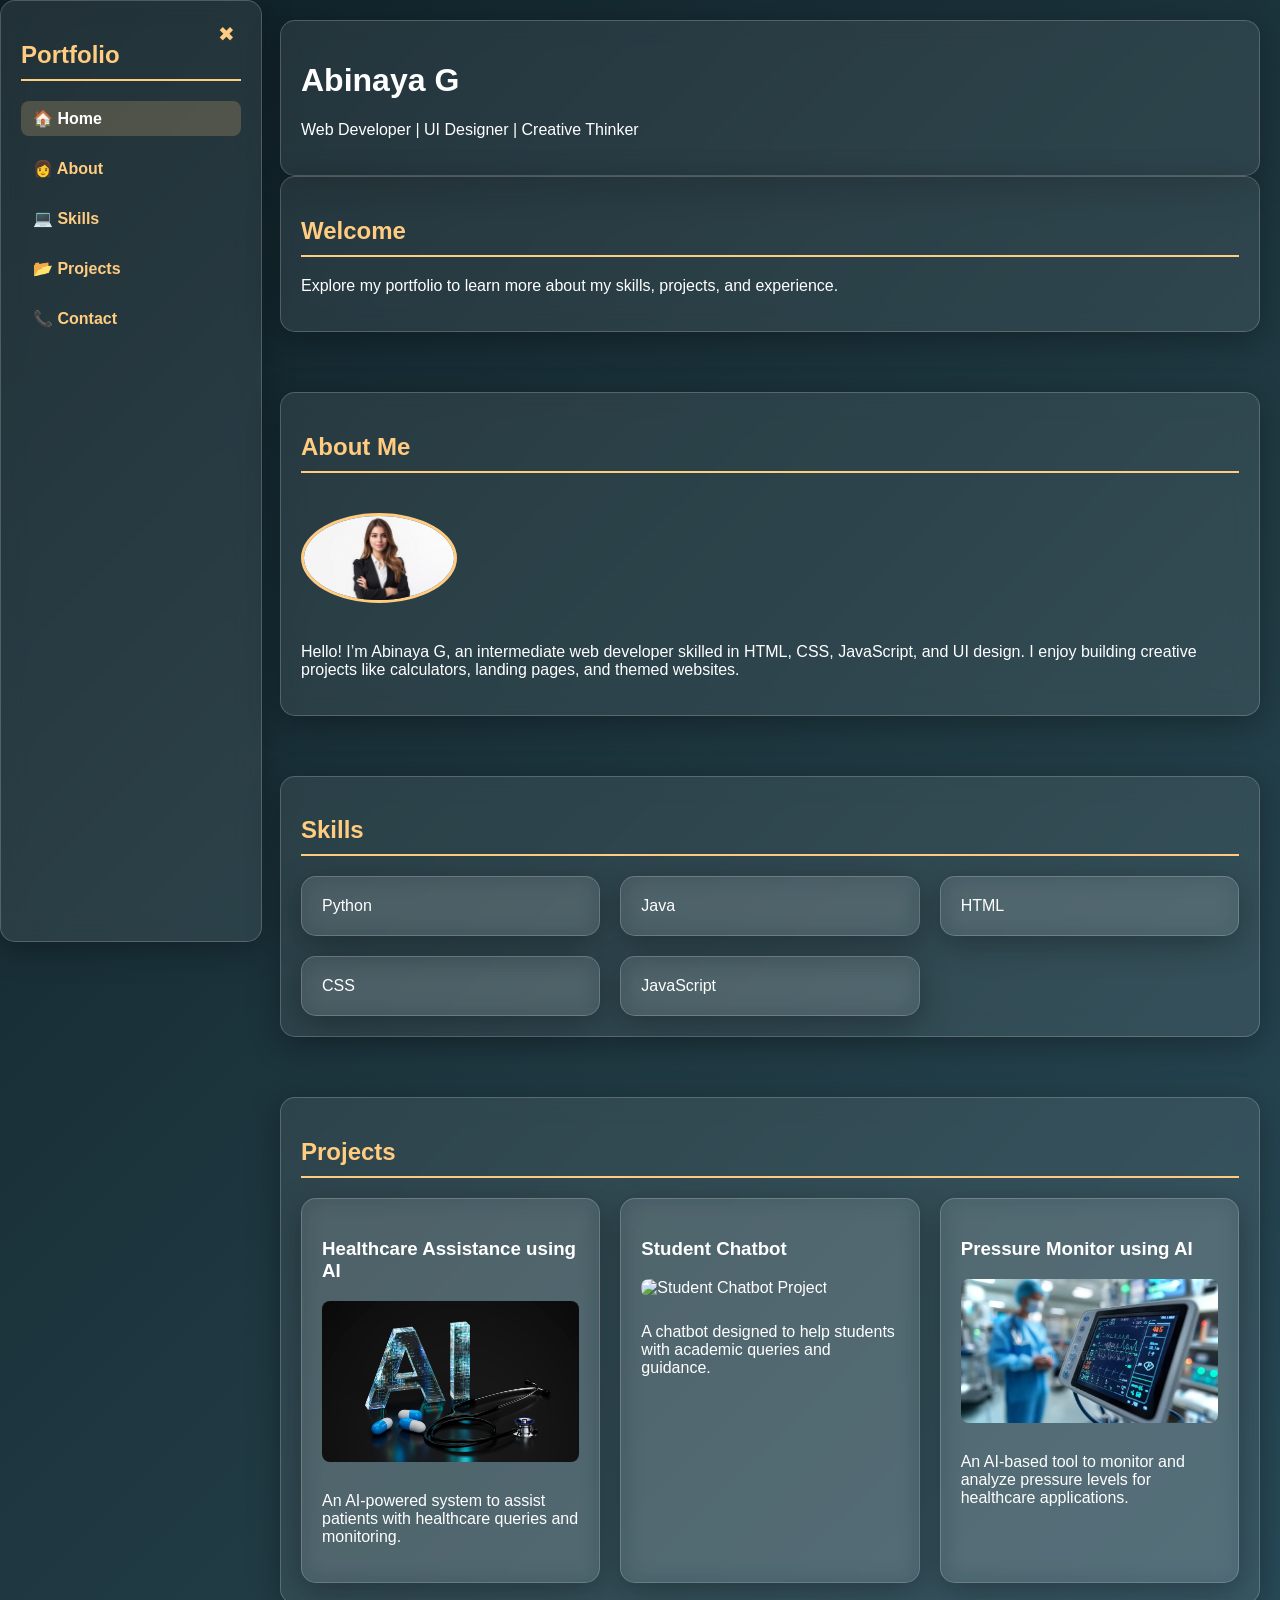
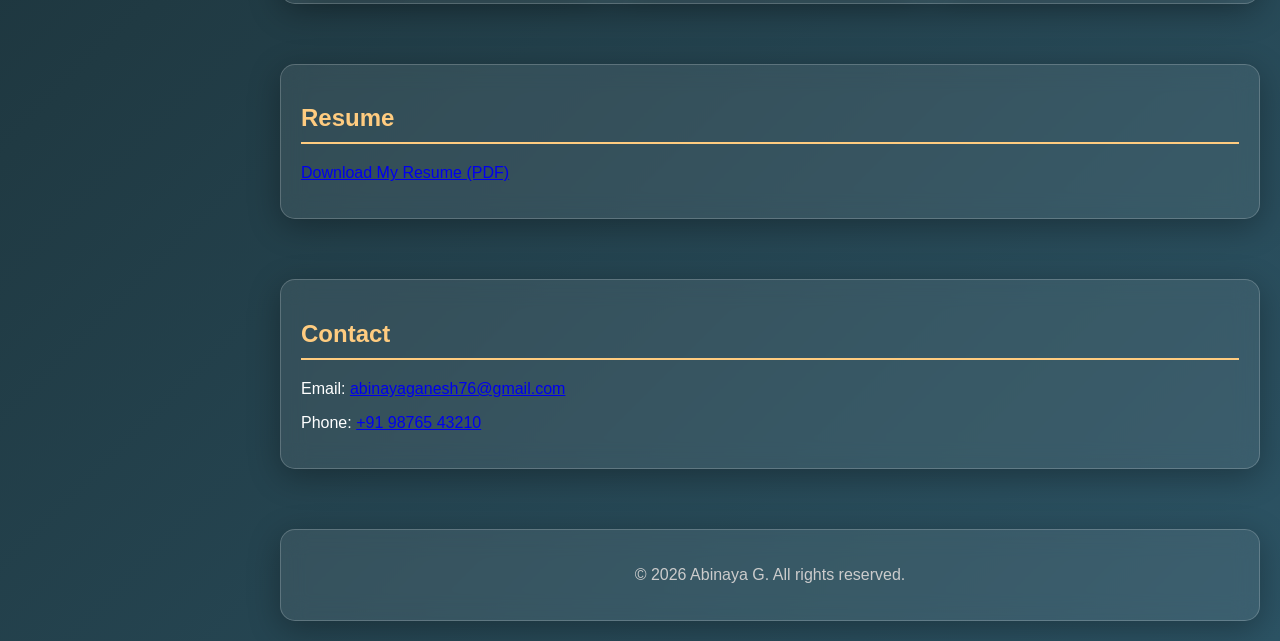
==== Portfolio/index.html @ 71ab2208 "Initial commit" ====
<!DOCTYPE html>
<html lang="en">
<head>
  <meta charset="UTF-8">
  <meta name="viewport" content="width=device-width, initial-scale=1.0">
  <title>Abinaya G Portfolio</title>
  <link rel="stylesheet" href="style.css">
</head>
<body>

  <!-- Sidebar Navigation -->
  <nav class="sidebar glass" id="sidebar">
    <button class="close-btn" onclick="toggleSidebar()">✖</button>
    <h2>Portfolio</h2>
    <ul>
      <li><a href="#home" class="active">🏠 Home</a></li>
      <li><a href="#about">👩 About</a></li>
      <li><a href="#skills">💻 Skills</a></li>
      <li><a href="#projects">📂 Projects</a></li>
      <li><a href="#contact">📞 Contact</a></li>
    </ul>
  </nav>

  <!-- Toggle Button (when sidebar is closed) -->
  <button class="open-btn" id="openBtn" onclick="toggleSidebar()">☰</button>

  <!-- Main Content -->
  <div class="content">
    <header class="glass">
      <h1>Abinaya G</h1>
      <p>Web Developer | UI Designer | Creative Thinker</p>
    </header>

    <!-- Sections -->
    <section id="home" class="glass">
      <h2>Welcome</h2>
      <p>Explore my portfolio to learn more about my skills, projects, and experience.</p>
    </section>

    <section id="about" class="glass">
      <h2>About Me</h2>
      <img src="photo.jpg" alt="My Photo" class="profile-pic">
      <p>Hello! I’m Abinaya G, an intermediate web developer skilled in HTML, CSS, JavaScript, and UI design. I enjoy building creative projects like calculators, landing pages, and themed websites.</p>
    </section>

    <section id="skills" class="glass">
      <h2>Skills</h2>
      <div class="grid">
        <div class="card glass">Python</div>
        <div class="card glass">Java</div>
        <div class="card glass">HTML</div>
        <div class="card glass">CSS</div>
        <div class="card glass">JavaScript</div>
      </div>
    </section>

    <section id="projects" class="glass">
      <h2>Projects</h2>
      <div class="grid">
        <div class="card glass">
          <h3>Healthcare Assistance using AI</h3>
          <img src="healthcare.jpg" alt="Healthcare AI Project">
          <p>An AI-powered system to assist patients with healthcare queries and monitoring.</p>
        </div>
        <div class="card glass">
          <h3>Student Chatbot</h3>
          <img src="student-ai.webp" alt="Student Chatbot Project">
          <p>A chatbot designed to help students with academic queries and guidance.</p>
        </div>
        <div class="card glass">
          <h3>Pressure Monitor using AI</h3>
          <img src="pressure.webp" alt="Pressure Monitor Project">
          <p>An AI-based tool to monitor and analyze pressure levels for healthcare applications.</p>
        </div>
      </div>
    </section>

    <section id="resume" class="glass">
      <h2>Resume</h2>
      <p><a href="resume.pdf" download>Download My Resume (PDF)</a></p>
    </section>

    <section id="contact" class="glass">
      <h2>Contact</h2>
      <p>Email: <a href="mailto:abinayaganesh76@gmail.com">abinayaganesh76@gmail.com</a></p>
      <p>Phone: <a href="tel:+919876543210">+91 98765 43210</a></p>
    </section>

    <footer class="glass">
      <p>&copy; 2026 Abinaya G. All rights reserved.</p>
    </footer>
  </div>

  <!-- JavaScript for sidebar toggle -->
  <script>
    function toggleSidebar() {
      const sidebar = document.getElementById("sidebar");
      const openBtn = document.getElementById("openBtn");
      sidebar.classList.toggle("hidden");
      openBtn.classList.toggle("visible");
    }
  </script>

</body>
</html>
---- Portfolio/style.css ----
/* Background */
body {
  margin: 0;
  font-family: 'Segoe UI', Arial, sans-serif;
  background: linear-gradient(135deg, #0f2027, #203a43, #2c5364);
  color: #fff;
  scroll-behavior: smooth;
  display: flex;
}

/* Glassmorphism Effect */
.glass {
  background: rgba(255, 255, 255, 0.08);
  border-radius: 15px;
  backdrop-filter: blur(12px);
  -webkit-backdrop-filter: blur(12px);
  border: 1px solid rgba(255, 255, 255, 0.2);
  box-shadow: 0 8px 32px rgba(0,0,0,0.3);
  padding: 20px;
}

/* Sidebar */
.sidebar {
  width: 220px;
  position: fixed;
  height: 100%;
  padding: 20px;
  color: #ffcc80;
  transition: transform 0.3s ease;
}

.sidebar.hidden {
  transform: translateX(-250px);
}

/* Close Button */
.close-btn {
  background: none;
  border: none;
  color: #ffcc80;
  font-size: 20px;
  cursor: pointer;
  float: right;
}

/* Open Button */
.open-btn {
  position: fixed;
  top: 20px;
  left: 20px;
  background: rgba(255,255,255,0.1);
  border: 1px solid rgba(255,255,255,0.3);
  border-radius: 8px;
  color: #ffcc80;
  font-size: 22px;
  padding: 8px 12px;
  cursor: pointer;
  backdrop-filter: blur(8px);
  display: none;
}

.open-btn.visible {
  display: block;
}

/* Sidebar Links */
.sidebar ul {
  list-style: none;
  padding: 0;
}

.sidebar ul li {
  margin: 15px 0;
}

.sidebar ul li a {
  color: #ffcc80;
  text-decoration: none;
  font-weight: bold;
  display: block;
  transition: 0.3s;
  padding: 8px 12px;
  border-radius: 8px;
}

.sidebar ul li a:hover,
.sidebar ul li a.active {
  background: rgba(255, 204, 128, 0.2);
  color: #fff;
}

/* Content */
.content {
  margin-left: 260px;
  padding: 20px;
  flex: 1;
  transition: margin-left 0.3s ease;
}

.sidebar.hidden ~ .content {
  margin-left: 40px;
}

/* Sections */
section {
  margin-bottom: 60px;
}

h2 {
  color: #ffcc80;
  border-bottom: 2px solid #ffcc80;
  padding-bottom: 10px;
}

/* Profile Image */
.profile-pic {
  width: 150px;
  border-radius: 50%;
  margin: 20px 0;
  border: 3px solid #ffcc80;
}

/* Grid Layout */
.grid {
  display: grid;
  grid-template-columns: repeat(auto-fit, minmax(220px, 1fr));
  gap: 20px;
}

.card {
  transition: transform 0.3s, box-shadow 0.3s;
}

.card:hover {
  transform: translateY(-5px);
  box-shadow: 0 5px 15px rgba(255, 204, 128, 0.5);
}

.card img {
  max-width: 100%;
  border-radius: 8px;
  margin-bottom: 10px;
}

/* Footer */
footer {
  text-align: center;
  padding: 20px;
  color: #ccc;
}
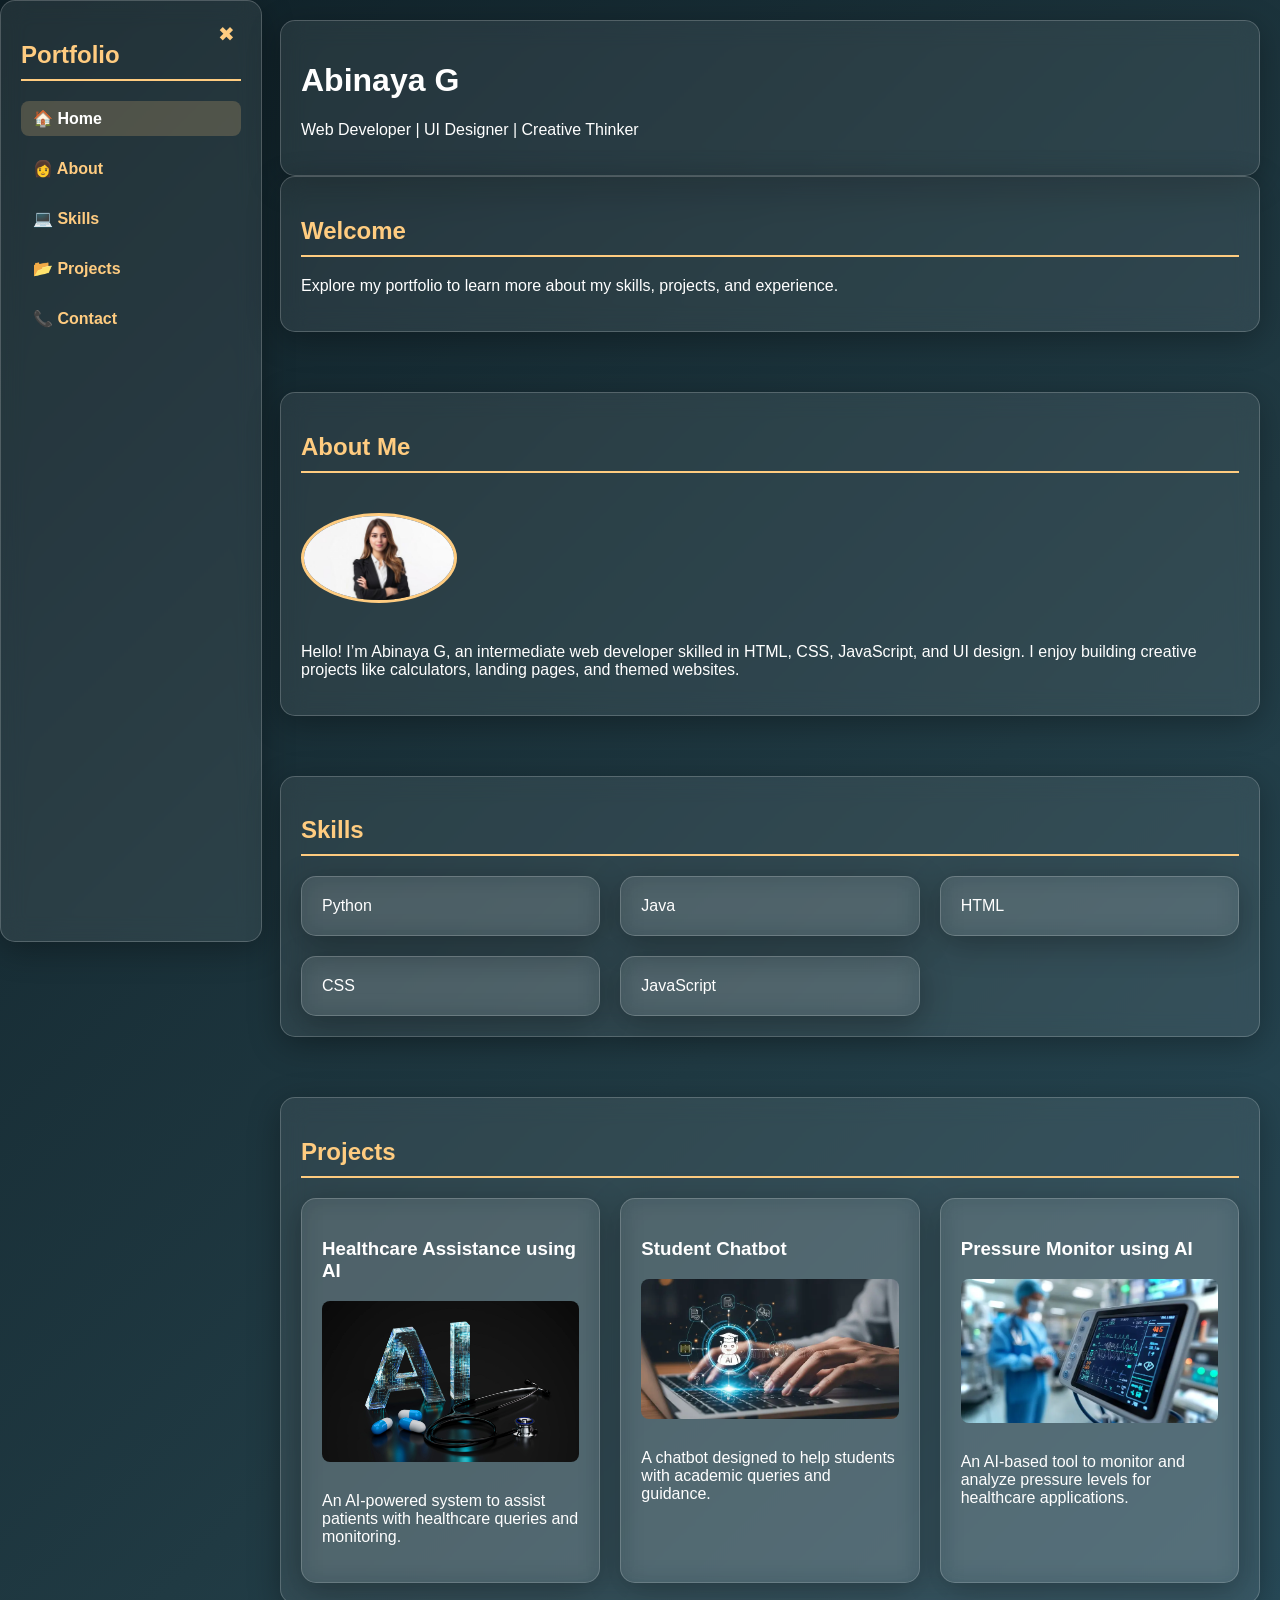
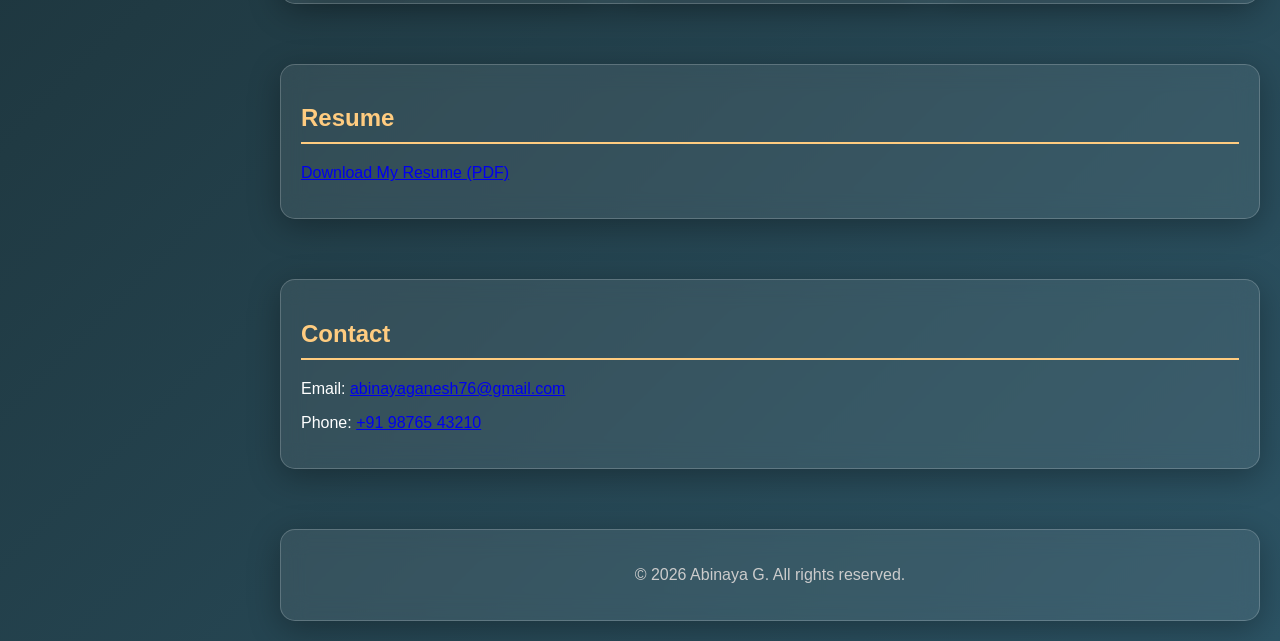
==== commit 66226d6f: "Added image to Project" ====
--- a/Portfolio/index.html
+++ b/Portfolio/index.html
@@ -64,7 +64,7 @@
         </div>
         <div class="card glass">
           <h3>Student Chatbot</h3>
-          <img src="student-ai.webp" alt="Student Chatbot Project">
+          <img src="student ai.webp" alt="Student Chatbot Project">
           <p>A chatbot designed to help students with academic queries and guidance.</p>
         </div>
         <div class="card glass">
